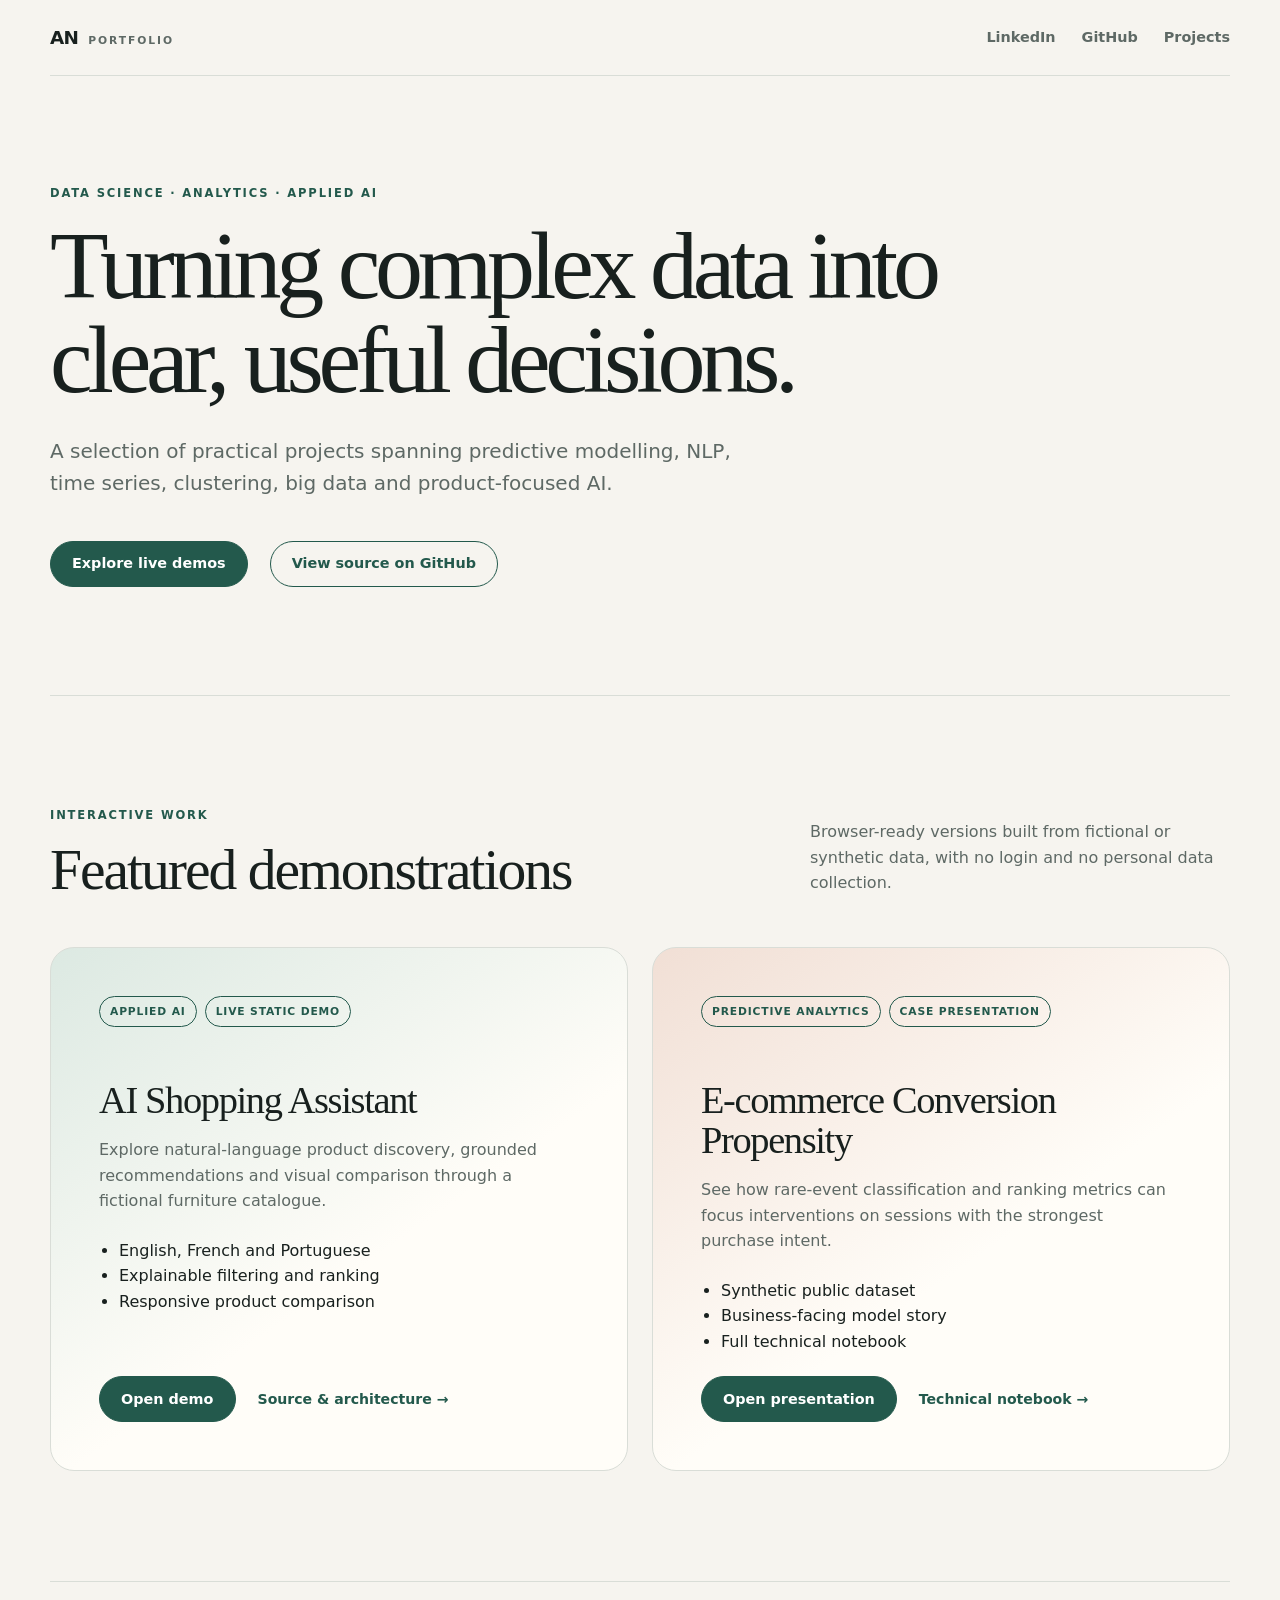
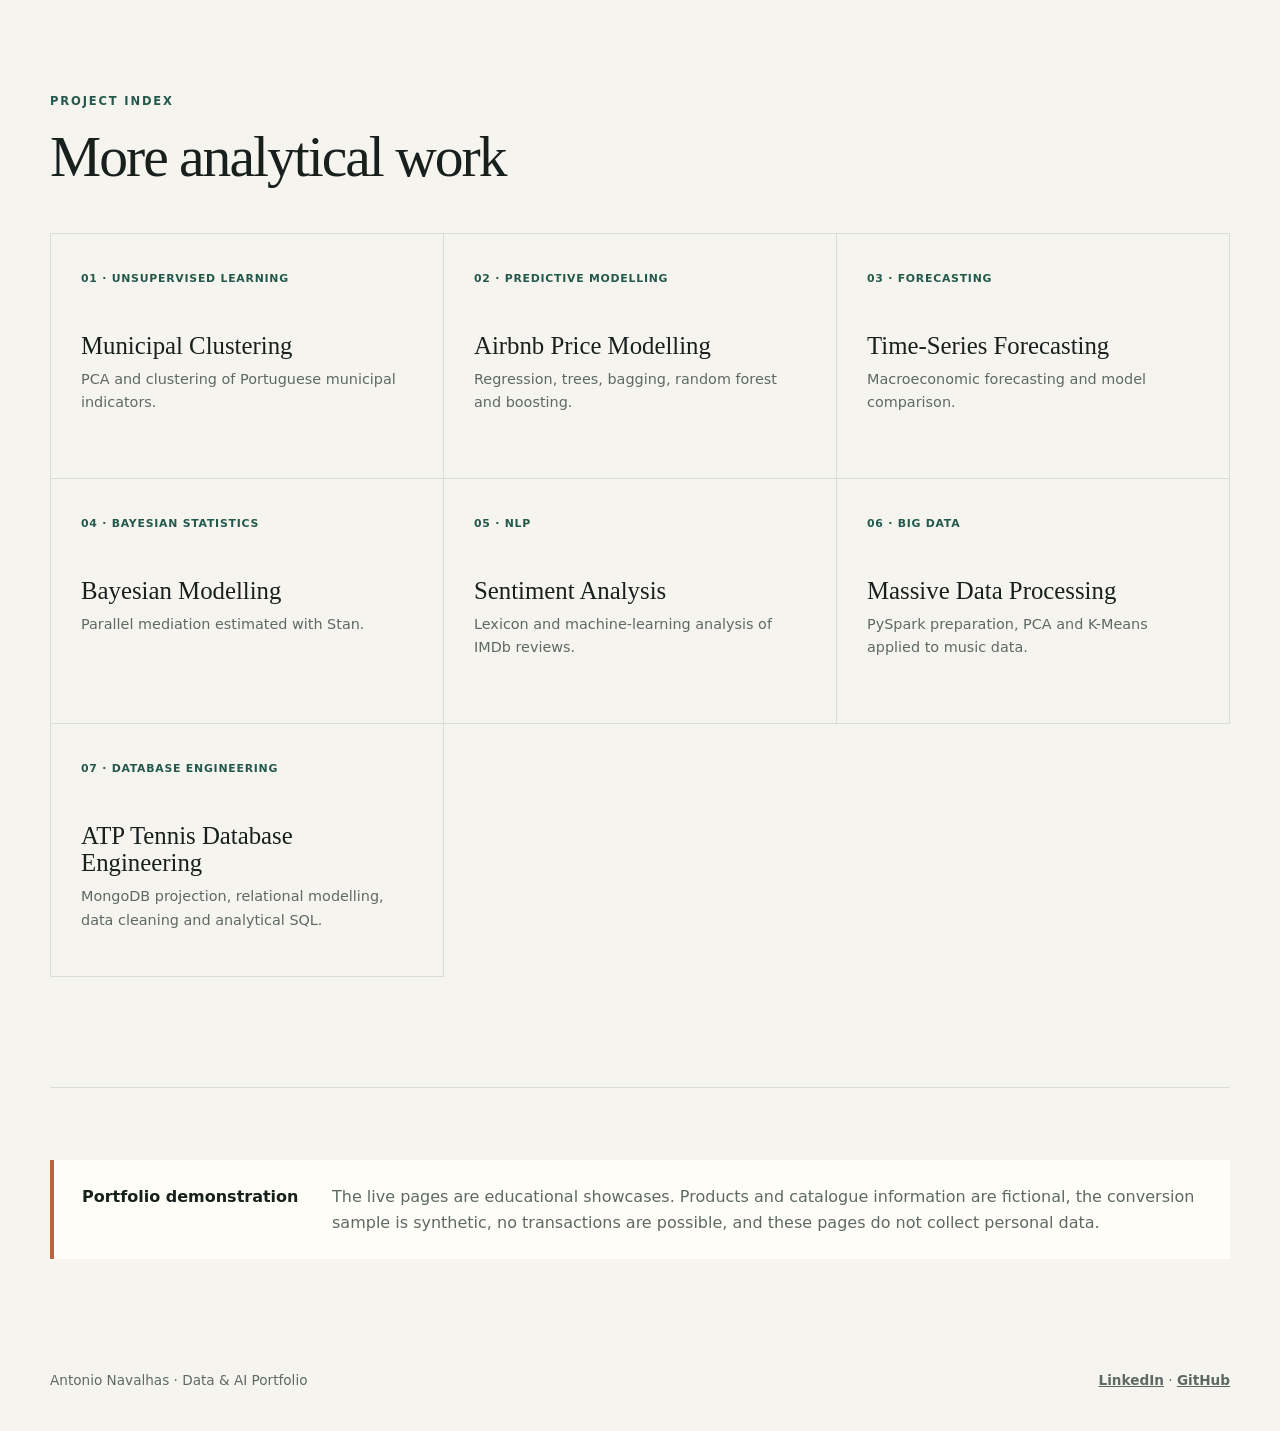
==== site/index.html @ a469409c "Add GBD project and portfolio demos" ====
<!doctype html>
<html lang="en">
<head>
  <meta charset="utf-8">
  <meta name="viewport" content="width=device-width, initial-scale=1">
  <meta name="description" content="Antonio Navalhas — data science, analytics and applied AI portfolio.">
  <title>Antonio Navalhas — Data &amp; AI Portfolio</title>
  <link rel="stylesheet" href="./assets/portfolio.css">
</head>
<body>
  <header class="site-header">
    <a class="brand" href="./" aria-label="Portfolio home">AN<span>PORTFOLIO</span></a>
    <nav aria-label="Portfolio links">
      <a href="https://www.linkedin.com/in/antonio-navalhas-22831623b/">LinkedIn</a>
      <a href="https://github.com/antonioRnavalhas/projects">GitHub</a>
      <a href="#projects">Projects</a>
    </nav>
  </header>

  <main>
    <section class="hero">
      <p class="eyebrow">DATA SCIENCE · ANALYTICS · APPLIED AI</p>
      <h1>Turning complex data into clear, useful decisions.</h1>
      <p class="hero-copy">A selection of practical projects spanning predictive modelling, NLP, time series, clustering, big data and product-focused AI.</p>
      <div class="hero-actions">
        <a class="primary" href="#featured">Explore live demos</a>
        <a class="secondary" href="https://github.com/antonioRnavalhas/projects">View source on GitHub</a>
      </div>
    </section>

    <section id="featured" class="section featured">
      <div class="section-heading">
        <div>
          <p class="eyebrow">INTERACTIVE WORK</p>
          <h2>Featured demonstrations</h2>
        </div>
        <p>Browser-ready versions built from fictional or synthetic data, with no login and no personal data collection.</p>
      </div>

      <div class="featured-grid">
        <article class="feature-card feature-ai">
          <div class="card-meta"><span>Applied AI</span><span>Live static demo</span></div>
          <h3>AI Shopping Assistant</h3>
          <p>Explore natural-language product discovery, grounded recommendations and visual comparison through a fictional furniture catalogue.</p>
          <ul>
            <li>English, French and Portuguese</li>
            <li>Explainable filtering and ranking</li>
            <li>Responsive product comparison</li>
          </ul>
          <div class="card-actions">
            <a class="primary" href="./ai-shopping-assistant/">Open demo</a>
            <a class="text-link" href="https://github.com/antonioRnavalhas/projects/tree/main/AI-Shopping-Assistant">Source &amp; architecture →</a>
          </div>
        </article>

        <article class="feature-card feature-conversion">
          <div class="card-meta"><span>Predictive Analytics</span><span>Case presentation</span></div>
          <h3>E-commerce Conversion Propensity</h3>
          <p>See how rare-event classification and ranking metrics can focus interventions on sessions with the strongest purchase intent.</p>
          <ul>
            <li>Synthetic public dataset</li>
            <li>Business-facing model story</li>
            <li>Full technical notebook</li>
          </ul>
          <div class="card-actions">
            <a class="primary" href="./ecommerce-conversion/">Open presentation</a>
            <a class="text-link" href="./ecommerce-conversion/notebook.html">Technical notebook →</a>
          </div>
        </article>
      </div>
    </section>

    <section id="projects" class="section all-projects">
      <div class="section-heading compact">
        <div>
          <p class="eyebrow">PROJECT INDEX</p>
          <h2>More analytical work</h2>
        </div>
      </div>

      <div class="project-grid">
        <a class="project-card" href="https://github.com/antonioRnavalhas/projects/tree/main/AENS-Municipal-Clustering">
          <span>01 · Unsupervised Learning</span><h3>Municipal Clustering</h3><p>PCA and clustering of Portuguese municipal indicators.</p>
        </a>
        <a class="project-card" href="https://github.com/antonioRnavalhas/projects/tree/main/Predictive-Modelling-Airbnb">
          <span>02 · Predictive Modelling</span><h3>Airbnb Price Modelling</h3><p>Regression, trees, bagging, random forest and boosting.</p>
        </a>
        <a class="project-card" href="https://github.com/antonioRnavalhas/projects/tree/main/Time-Series-Forecasting">
          <span>03 · Forecasting</span><h3>Time-Series Forecasting</h3><p>Macroeconomic forecasting and model comparison.</p>
        </a>
        <a class="project-card" href="https://github.com/antonioRnavalhas/projects/tree/main/Bayesian-Modelling">
          <span>04 · Bayesian Statistics</span><h3>Bayesian Modelling</h3><p>Parallel mediation estimated with Stan.</p>
        </a>
        <a class="project-card" href="https://github.com/antonioRnavalhas/projects/tree/main/Text-Mining-Sentiment-Analysis">
          <span>05 · NLP</span><h3>Sentiment Analysis</h3><p>Lexicon and machine-learning analysis of IMDb reviews.</p>
        </a>
        <a class="project-card" href="https://github.com/antonioRnavalhas/projects/tree/main/Massive-Data-Processing">
          <span>06 · Big Data</span><h3>Massive Data Processing</h3><p>PySpark preparation, PCA and K-Means applied to music data.</p>
        </a>
        <a class="project-card" href="https://github.com/antonioRnavalhas/projects/tree/main/ATP-Tennis-Database-Engineering">
          <span>07 · Database Engineering</span><h3>ATP Tennis Database Engineering</h3><p>MongoDB projection, relational modelling, data cleaning and analytical SQL.</p>
        </a>
      </div>
    </section>

    <section class="disclaimer" aria-label="Demo disclaimer">
      <strong>Portfolio demonstration</strong>
      <p>The live pages are educational showcases. Products and catalogue information are fictional, the conversion sample is synthetic, no transactions are possible, and these pages do not collect personal data.</p>
    </section>
  </main>

  <footer>
    <span>Antonio Navalhas · Data &amp; AI Portfolio</span>
    <span><a href="https://www.linkedin.com/in/antonio-navalhas-22831623b/">LinkedIn</a> · <a href="https://github.com/antonioRnavalhas">GitHub</a></span>
  </footer>
</body>
</html>
---- site/assets/portfolio.css ----
:root {
  --ink: #18201e;
  --muted: #5e6965;
  --paper: #f6f4ef;
  --panel: #fffdf8;
  --line: #d9ddd7;
  --accent: #23594c;
  --accent-light: #dce9e2;
  --warm: #b9663e;
  --warm-light: #f1dfd5;
}

* { box-sizing: border-box; }

html { scroll-behavior: smooth; }

body {
  margin: 0;
  background: var(--paper);
  color: var(--ink);
  font-family: Inter, ui-sans-serif, system-ui, -apple-system, BlinkMacSystemFont, "Segoe UI", sans-serif;
  line-height: 1.6;
}

a { color: inherit; }

.site-header,
main,
footer {
  width: min(1180px, calc(100% - 40px));
  margin-inline: auto;
}

.site-header {
  min-height: 76px;
  display: flex;
  align-items: center;
  justify-content: space-between;
  border-bottom: 1px solid var(--line);
}

.brand {
  display: inline-flex;
  align-items: baseline;
  gap: 10px;
  font-weight: 900;
  font-size: 1.15rem;
  letter-spacing: -.04em;
  text-decoration: none;
}

.brand span {
  color: var(--muted);
  font-size: .67rem;
  letter-spacing: .18em;
}

nav { display: flex; gap: 26px; }
nav a { color: var(--muted); font-size: .9rem; font-weight: 700; text-decoration: none; }
nav a:hover { color: var(--accent); }

.hero {
  min-height: 620px;
  display: flex;
  flex-direction: column;
  justify-content: center;
  padding: 90px 0;
  border-bottom: 1px solid var(--line);
}

.eyebrow {
  margin: 0 0 16px;
  color: var(--accent);
  font-size: .72rem;
  font-weight: 850;
  letter-spacing: .16em;
}

h1, h2, h3, p { margin-top: 0; }

h1 {
  max-width: 930px;
  margin-bottom: 28px;
  font-family: Georgia, "Times New Roman", serif;
  font-size: clamp(3rem, 7.5vw, 6.8rem);
  line-height: .98;
  letter-spacing: -.055em;
  font-weight: 500;
}

.hero-copy {
  max-width: 720px;
  color: var(--muted);
  font-size: clamp(1rem, 2vw, 1.25rem);
}

.hero-actions,
.card-actions {
  display: flex;
  flex-wrap: wrap;
  align-items: center;
  gap: 14px 22px;
  margin-top: 22px;
}

.primary,
.secondary {
  display: inline-flex;
  align-items: center;
  justify-content: center;
  min-height: 46px;
  padding: 0 21px;
  border: 1px solid var(--accent);
  border-radius: 999px;
  font-size: .9rem;
  font-weight: 800;
  text-decoration: none;
}

.primary { background: var(--accent); color: #fff; }
.primary:hover { background: #173f35; }
.secondary { color: var(--accent); }
.secondary:hover { background: var(--accent-light); }

.section { padding: 110px 0; border-bottom: 1px solid var(--line); }

.section-heading {
  display: grid;
  grid-template-columns: minmax(0, 1fr) minmax(260px, 420px);
  gap: 40px;
  align-items: end;
  margin-bottom: 46px;
}

.section-heading.compact { grid-template-columns: 1fr; }
.section-heading > p { margin-bottom: 5px; color: var(--muted); }

h2 {
  margin-bottom: 0;
  font-family: Georgia, "Times New Roman", serif;
  font-size: clamp(2.1rem, 4.5vw, 4rem);
  line-height: 1.05;
  font-weight: 500;
  letter-spacing: -.035em;
}

.featured-grid {
  display: grid;
  grid-template-columns: repeat(2, minmax(0, 1fr));
  gap: 24px;
}

.feature-card {
  min-height: 510px;
  display: flex;
  flex-direction: column;
  padding: clamp(28px, 4vw, 48px);
  border: 1px solid var(--line);
  border-radius: 24px;
  background: var(--panel);
}

.feature-ai { background: linear-gradient(145deg, var(--accent-light), var(--panel) 58%); }
.feature-conversion { background: linear-gradient(145deg, var(--warm-light), var(--panel) 58%); }

.card-meta {
  display: flex;
  flex-wrap: wrap;
  gap: 8px;
  margin-bottom: 54px;
}

.card-meta span {
  padding: 6px 10px;
  border: 1px solid currentColor;
  border-radius: 999px;
  color: var(--accent);
  font-size: .67rem;
  font-weight: 850;
  letter-spacing: .08em;
  text-transform: uppercase;
}

.feature-card h3 {
  margin-bottom: 16px;
  font-family: Georgia, "Times New Roman", serif;
  font-size: clamp(2rem, 3vw, 3.1rem);
  line-height: 1.04;
  font-weight: 500;
  letter-spacing: -.035em;
}

.feature-card > p { color: var(--muted); }
.feature-card ul { margin: 8px 0 22px; padding-left: 20px; }
.feature-card .card-actions { margin-top: auto; }

.text-link {
  color: var(--accent);
  font-size: .88rem;
  font-weight: 800;
  text-decoration: none;
}
.text-link:hover { text-decoration: underline; }

.project-grid {
  display: grid;
  grid-template-columns: repeat(3, minmax(0, 1fr));
  border-top: 1px solid var(--line);
  border-left: 1px solid var(--line);
}

.project-card {
  min-height: 245px;
  padding: 30px;
  border-right: 1px solid var(--line);
  border-bottom: 1px solid var(--line);
  text-decoration: none;
  transition: background .2s ease, transform .2s ease;
}

.project-card:hover { background: var(--panel); transform: translateY(-3px); }
.project-card span { color: var(--accent); font-size: .68rem; font-weight: 800; letter-spacing: .07em; text-transform: uppercase; }
.project-card h3 { margin: 42px 0 9px; font-family: Georgia, "Times New Roman", serif; font-size: 1.55rem; line-height: 1.1; font-weight: 500; }
.project-card p { color: var(--muted); font-size: .9rem; }

.disclaimer {
  margin: 72px 0;
  padding: 24px 28px;
  display: grid;
  grid-template-columns: 220px 1fr;
  gap: 30px;
  border-left: 4px solid var(--warm);
  background: var(--panel);
}
.disclaimer p { margin-bottom: 0; color: var(--muted); }

footer {
  min-height: 100px;
  display: flex;
  align-items: center;
  justify-content: space-between;
  gap: 20px;
  color: var(--muted);
  font-size: .85rem;
}
footer a { font-weight: 700; }

@media (max-width: 820px) {
  .featured-grid, .project-grid, .section-heading { grid-template-columns: 1fr; }
  .hero { min-height: 520px; }
  .section { padding: 78px 0; }
  .feature-card { min-height: 460px; }
  .project-grid { border-left: 0; }
  .project-card { border-left: 1px solid var(--line); }
  .disclaimer { grid-template-columns: 1fr; gap: 8px; }
}

@media (max-width: 560px) {
  .site-header, main, footer { width: min(100% - 28px, 1180px); }
  .site-header { align-items: flex-start; padding: 21px 0; }
  .brand span { display: none; }
  nav { gap: 14px; }
  h1 { font-size: 3.35rem; }
  .hero { padding: 72px 0; }
  .feature-card { min-height: auto; }
  .card-meta { margin-bottom: 40px; }
  footer { align-items: flex-start; flex-direction: column; justify-content: center; }
}

@media (prefers-reduced-motion: reduce) {
  html { scroll-behavior: auto; }
  .project-card { transition: none; }
}
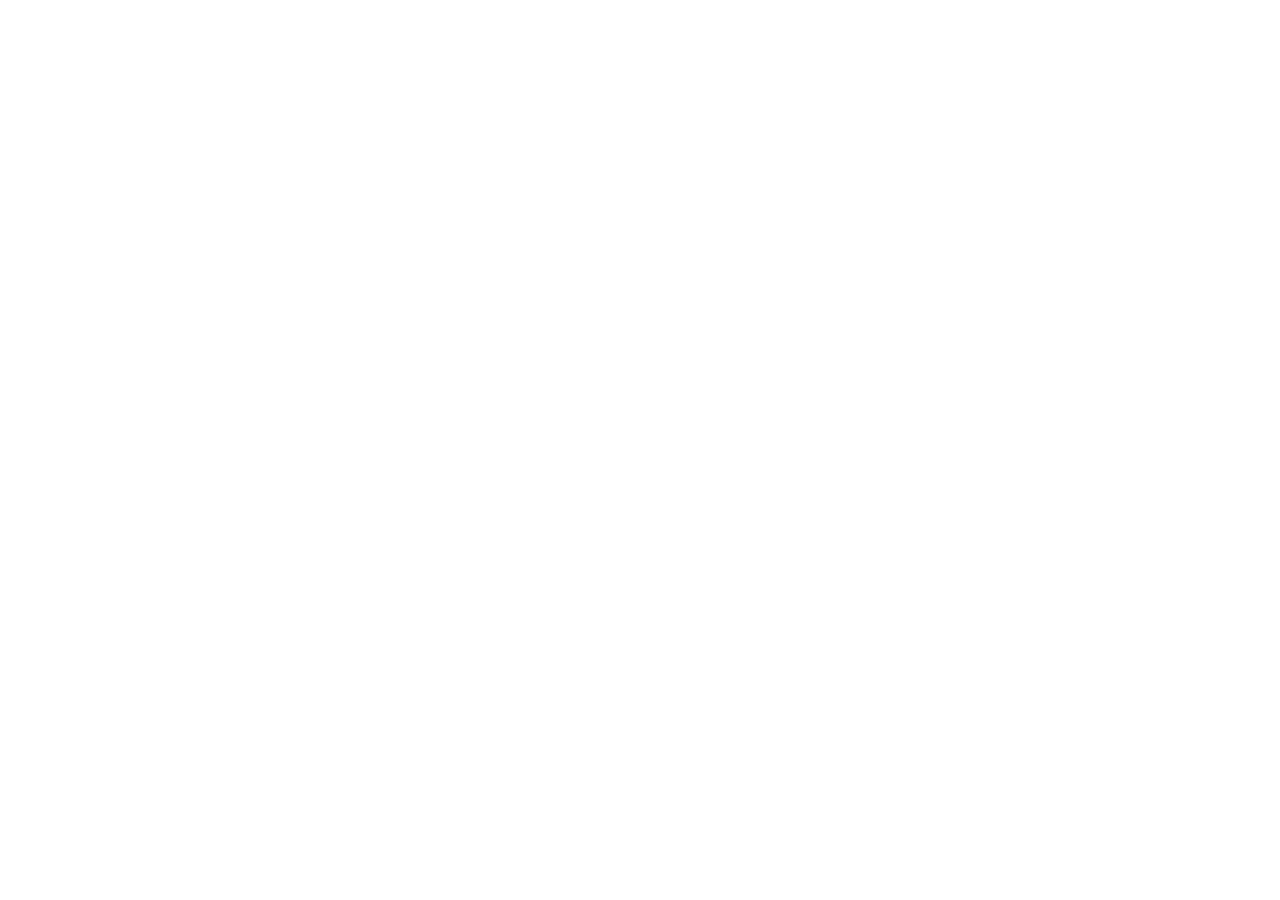
==== commit ef957971: "Prepare direct project demos" ====
--- a/site/index.html
+++ b/site/index.html
@@ -3,115 +3,12 @@
 <head>
   <meta charset="utf-8">
   <meta name="viewport" content="width=device-width, initial-scale=1">
-  <meta name="description" content="Antonio Navalhas — data science, analytics and applied AI portfolio.">
-  <title>Antonio Navalhas — Data &amp; AI Portfolio</title>
-  <link rel="stylesheet" href="./assets/portfolio.css">
+  <meta name="robots" content="noindex, nofollow">
+  <meta http-equiv="refresh" content="0; url=https://github.com/antonioRnavalhas/projects">
+  <link rel="canonical" href="https://github.com/antonioRnavalhas/projects">
+  <title>Projects repository</title>
 </head>
 <body>
-  <header class="site-header">
-    <a class="brand" href="./" aria-label="Portfolio home">AN<span>PORTFOLIO</span></a>
-    <nav aria-label="Portfolio links">
-      <a href="https://www.linkedin.com/in/antonio-navalhas-22831623b/">LinkedIn</a>
-      <a href="https://github.com/antonioRnavalhas/projects">GitHub</a>
-      <a href="#projects">Projects</a>
-    </nav>
-  </header>
-
-  <main>
-    <section class="hero">
-      <p class="eyebrow">DATA SCIENCE · ANALYTICS · APPLIED AI</p>
-      <h1>Turning complex data into clear, useful decisions.</h1>
-      <p class="hero-copy">A selection of practical projects spanning predictive modelling, NLP, time series, clustering, big data and product-focused AI.</p>
-      <div class="hero-actions">
-        <a class="primary" href="#featured">Explore live demos</a>
-        <a class="secondary" href="https://github.com/antonioRnavalhas/projects">View source on GitHub</a>
-      </div>
-    </section>
-
-    <section id="featured" class="section featured">
-      <div class="section-heading">
-        <div>
-          <p class="eyebrow">INTERACTIVE WORK</p>
-          <h2>Featured demonstrations</h2>
-        </div>
-        <p>Browser-ready versions built from fictional or synthetic data, with no login and no personal data collection.</p>
-      </div>
-
-      <div class="featured-grid">
-        <article class="feature-card feature-ai">
-          <div class="card-meta"><span>Applied AI</span><span>Live static demo</span></div>
-          <h3>AI Shopping Assistant</h3>
-          <p>Explore natural-language product discovery, grounded recommendations and visual comparison through a fictional furniture catalogue.</p>
-          <ul>
-            <li>English, French and Portuguese</li>
-            <li>Explainable filtering and ranking</li>
-            <li>Responsive product comparison</li>
-          </ul>
-          <div class="card-actions">
-            <a class="primary" href="./ai-shopping-assistant/">Open demo</a>
-            <a class="text-link" href="https://github.com/antonioRnavalhas/projects/tree/main/AI-Shopping-Assistant">Source &amp; architecture →</a>
-          </div>
-        </article>
-
-        <article class="feature-card feature-conversion">
-          <div class="card-meta"><span>Predictive Analytics</span><span>Case presentation</span></div>
-          <h3>E-commerce Conversion Propensity</h3>
-          <p>See how rare-event classification and ranking metrics can focus interventions on sessions with the strongest purchase intent.</p>
-          <ul>
-            <li>Synthetic public dataset</li>
-            <li>Business-facing model story</li>
-            <li>Full technical notebook</li>
-          </ul>
-          <div class="card-actions">
-            <a class="primary" href="./ecommerce-conversion/">Open presentation</a>
-            <a class="text-link" href="./ecommerce-conversion/notebook.html">Technical notebook →</a>
-          </div>
-        </article>
-      </div>
-    </section>
-
-    <section id="projects" class="section all-projects">
-      <div class="section-heading compact">
-        <div>
-          <p class="eyebrow">PROJECT INDEX</p>
-          <h2>More analytical work</h2>
-        </div>
-      </div>
-
-      <div class="project-grid">
-        <a class="project-card" href="https://github.com/antonioRnavalhas/projects/tree/main/AENS-Municipal-Clustering">
-          <span>01 · Unsupervised Learning</span><h3>Municipal Clustering</h3><p>PCA and clustering of Portuguese municipal indicators.</p>
-        </a>
-        <a class="project-card" href="https://github.com/antonioRnavalhas/projects/tree/main/Predictive-Modelling-Airbnb">
-          <span>02 · Predictive Modelling</span><h3>Airbnb Price Modelling</h3><p>Regression, trees, bagging, random forest and boosting.</p>
-        </a>
-        <a class="project-card" href="https://github.com/antonioRnavalhas/projects/tree/main/Time-Series-Forecasting">
-          <span>03 · Forecasting</span><h3>Time-Series Forecasting</h3><p>Macroeconomic forecasting and model comparison.</p>
-        </a>
-        <a class="project-card" href="https://github.com/antonioRnavalhas/projects/tree/main/Bayesian-Modelling">
-          <span>04 · Bayesian Statistics</span><h3>Bayesian Modelling</h3><p>Parallel mediation estimated with Stan.</p>
-        </a>
-        <a class="project-card" href="https://github.com/antonioRnavalhas/projects/tree/main/Text-Mining-Sentiment-Analysis">
-          <span>05 · NLP</span><h3>Sentiment Analysis</h3><p>Lexicon and machine-learning analysis of IMDb reviews.</p>
-        </a>
-        <a class="project-card" href="https://github.com/antonioRnavalhas/projects/tree/main/Massive-Data-Processing">
-          <span>06 · Big Data</span><h3>Massive Data Processing</h3><p>PySpark preparation, PCA and K-Means applied to music data.</p>
-        </a>
-        <a class="project-card" href="https://github.com/antonioRnavalhas/projects/tree/main/ATP-Tennis-Database-Engineering">
-          <span>07 · Database Engineering</span><h3>ATP Tennis Database Engineering</h3><p>MongoDB projection, relational modelling, data cleaning and analytical SQL.</p>
-        </a>
-      </div>
-    </section>
-
-    <section class="disclaimer" aria-label="Demo disclaimer">
-      <strong>Portfolio demonstration</strong>
-      <p>The live pages are educational showcases. Products and catalogue information are fictional, the conversion sample is synthetic, no transactions are possible, and these pages do not collect personal data.</p>
-    </section>
-  </main>
-
-  <footer>
-    <span>Antonio Navalhas · Data &amp; AI Portfolio</span>
-    <span><a href="https://www.linkedin.com/in/antonio-navalhas-22831623b/">LinkedIn</a> · <a href="https://github.com/antonioRnavalhas">GitHub</a></span>
-  </footer>
+  <p>Continue to the <a href="https://github.com/antonioRnavalhas/projects">projects repository on GitHub</a>.</p>
 </body>
 </html>
